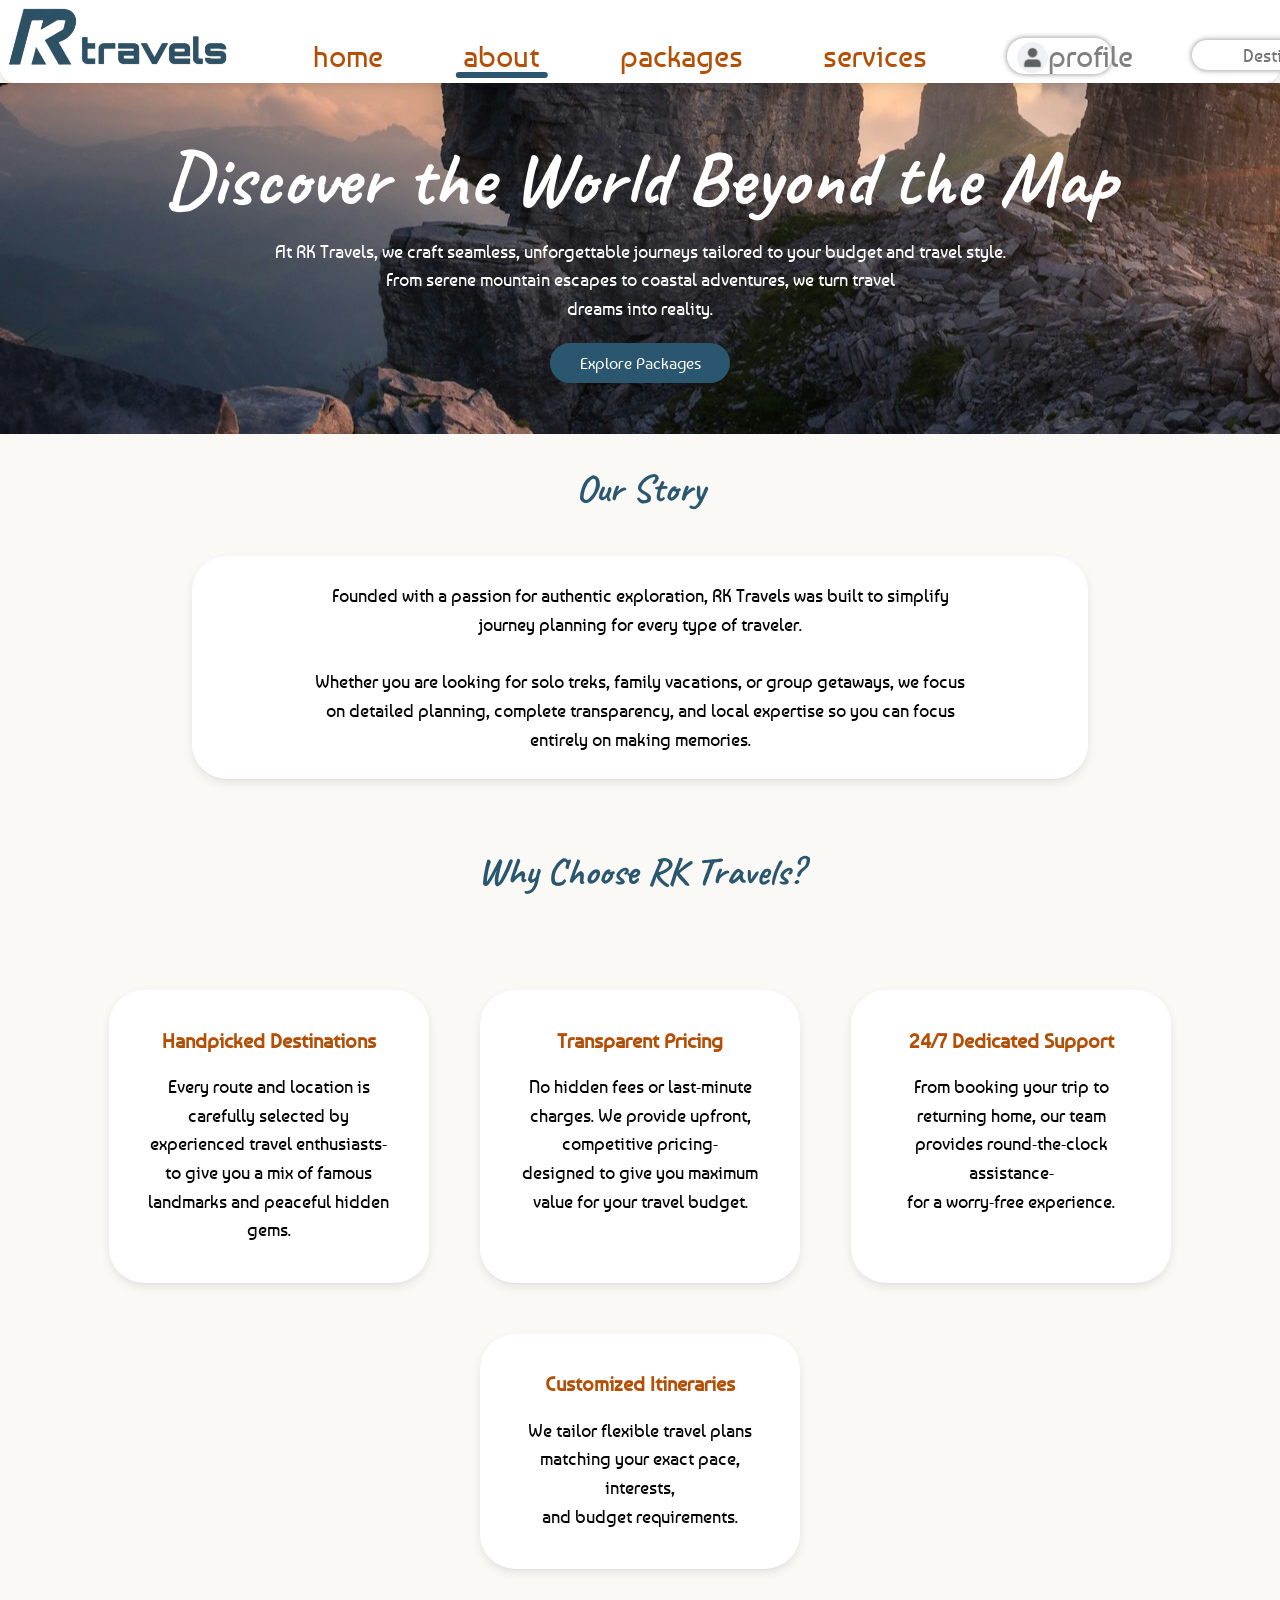
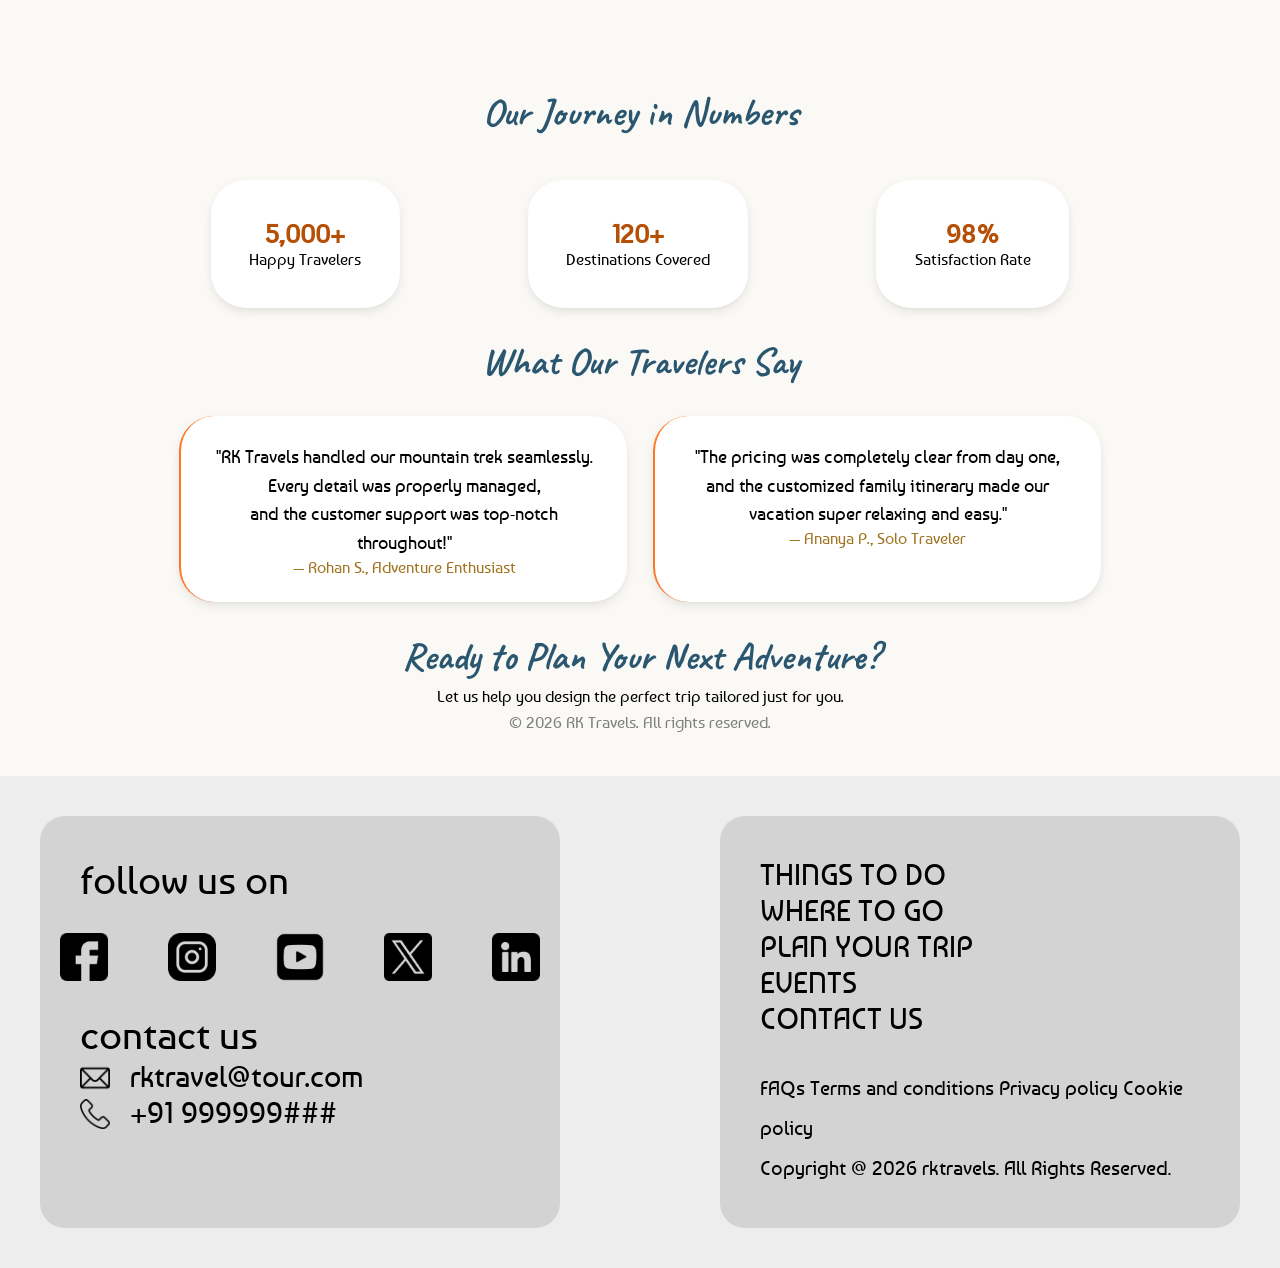
==== project1/about.html @ a26e81a1 "Add files via upload" ====
<!DOCTYPE html>
<html lang="en">
<head>
    <meta charset="UTF-8">
    <meta name="viewport" content="width=device-width, initial-scale=1.0">
    <title>VKStravels</title>
    <link rel="stylesheet" href="style.css">
    <link rel="icon" href="icons/logo.png">
</head>
<link rel="preconnect" href="https://fonts.googleapis.com">
<link rel="preconnect" href="https://fonts.gstatic.com" crossorigin>
<link href="https://fonts.googleapis.com/css2?family=Anta&family=Baumans&family=Caveat:wght@400..700&family=Lavishly+Yours&family=Londrina+Outline&family=Permanent+Marker&display=swap" rel="stylesheet">
<body>
    <div class="nav"> 
      <img src="icons/logoname.png" height="" class="logo"alt="">
    
        <div class="menu">
        
        <ul><li><a href="index.html"><span class="active" >home</span></a></li>
            <li><a href="about.html"><span class="inactive" >about</span></a></li>
            <li><a href="packages.html"><span class="active" >packages</span></a></li>
            <li><a href="services.html"><span class="active" >services</span></a></li>
            <li><a href="profile.html" class="profile">
              <img src="icons/profile.png" height="" class="profileicon"alt="">profile</a></li></ul>
         </div>
        
       <input class="search" type="search" placeholder="Destination ?">
            
    </div>
  <main>
    <section class="abanner1">
      <h1 class="ah1">Discover the World Beyond the Map</h1>
      <p class="ah52">At RK Travels, we craft seamless, unforgettable journeys tailored to your budget and travel style.</p><p class="ah52"> From serene mountain escapes to coastal adventures, we turn travel</p><p class="ah52"> dreams into reality.</p>
      <a href="packages.html" class="packagesbtn">Explore Packages</a>
    </section>
    <section>
      <h2 class="ah2">Our Story</h2>
      <p class="ah51">Founded with a passion for authentic exploration, RK Travels was built to simplify <br>journey planning for every type of traveler.<br> <br>Whether you are looking for solo treks, family vacations, or group getaways, we focus <br> on detailed planning, complete transparency, and local expertise so you can focus<br> entirely on making memories.</p>
    </section>
    <h2 class="ah53">Why Choose RK Travels?</h2>
    <section class="mspecscard">
      <article class="specscard">
        <h3 class="ah3">Handpicked Destinations</h3>
        <p class="ah5" >Every route and location is carefully selected by experienced travel enthusiasts-<br> to give you a mix of famous landmarks and peaceful hidden gems.</p>
      </article>

      <article class="specscard">
        <h3 class="ah3">Transparent Pricing</h3>
        <p class="ah5">No hidden fees or last-minute charges. We provide upfront, competitive pricing-<br> designed to give you maximum value for your travel budget.</p>
      </article>
    
      <article class="specscard">
        <h3 class="ah3" >24/7 Dedicated Support</h3>
        <p class="ah5" >From booking your trip to returning home, our team provides round-the-clock assistance-<br> for a worry-free experience.</p>
      </article>

      <article class="specscard">
        <h3 class="ah3">Customized Itineraries</h3>
        <p class="ah5" >We tailor flexible travel plans matching your exact pace, interests,<br> and budget requirements.</p>
      </article>
    </section>
    <h2 class="ah2">Our Journey in Numbers</h2>
    <section class="figures">
      
      <figure class="figurecards">
        <h3 class="ah4">5,000+</h3>
        <figcaption class="ah6">Happy Travelers</figcaption>
      </figure>

      <figure class="figurecards">
        <h3 class="ah4">120+</h3>
        <figcaption class="ah6">Destinations Covered</figcaption>
      </figure>

      <figure class="figurecards">
        <h3 class="ah4">98%</h3>
        <figcaption class="ah6">Satisfaction Rate</figcaption>
      </figure>
    </section>
 <h2 class="ah2">What Our Travelers Say</h2>
    <section class="review">
     
      <blockquote class="review1">
        <p class="ah5">"RK Travels handled our mountain trek seamlessly. Every detail was properly managed,<br> and the customer support was top-notch throughout!"</p>
        <footer class="ah7">— Rohan S., Adventure Enthusiast</footer>
      </blockquote>

      <blockquote class="review1">
        <p class="ah5">"The pricing was completely clear from day one, <br>and the customized family itinerary made our vacation super relaxing and easy."</p>
        <footer class="ah7">— Ananya P., Solo Traveler</footer>
      </blockquote>
    </section>

    <!-- Call to Action Banner -->
    <section>
      <h2 class="ah2">Ready to Plan Your Next Adventure?</h2>
      <p class="ah8">Let us help you design the perfect trip tailored just for you.</p>
    </section>

  </main>

  <!-- Footer -->
  <footer>
    <p class="ah9">&copy; 2026 RK Travels. All rights reserved.</p>
  </footer>
 <div class="footer">
    <div class="footer1">
      <p class="fuo">follow us on</p>
      <div class="socialicons">
       <img class="social"src="icons/facebook.png" alt="">
       <img class="social"src="icons/instagram.png" alt="">
       <img class="social"src="icons/youtube.png" alt="">
       <img class="social"src="icons/twitter.png" alt="">
       <img class="social"src="icons/linkedin.png" alt="">
      </div>
      <p class="fuo">contact us</p>
      <p class="fuo1"><img class="mail"src="icons/mail.png" alt="">rktravel@tour.com</p>
      <p class="fuo1"><img class="telephone"src="icons/telephone.png" alt="">+91 999999###</p>
      
    </div>
    <div class="footer2">
      <p class="fuo1">THINGS TO DO <br>
                     WHERE TO GO <br>
                     PLAN YOUR TRIP<br>
                     EVENTS<br>
                    CONTACT US</p>
       <p class="terms">
         FAQs Terms and conditions Privacy policy Cookie policy <br>
Copyright @ 2026 rktravels. All Rights Reserved.
       </p>           
    </div>
    
  </div>
  <script>
const observer = new IntersectionObserver((entries) => {
  entries.forEach(entry => {
    if (entry.isIntersecting) {
      entry.target.classList.add('active');
      observer.unobserve(entry.target); // Runs only once and stops
    }
  });
}, { threshold: 0.5 }); // 0.5 means it triggers when 50% of the element is visible

document.querySelectorAll('.reveal-element').forEach(el => observer.observe(el));
</script>
</body>
</html>
---- project1/style.css ----
*
{
    box-sizing: border-box;
    padding: 0;
    margin: 0;
    font-family: baumans;
    
}
a {
  -webkit-tap-highlight-color: transparent;
}
html, body {
            background-color: #faf9f6;
  scroll-behavior: smooth;
}            
img {
  max-width: 100%;
  height: auto;
  display: block;
}
.nav{
    position: relative;
    z-index: 10;
    display: flex;
    background-color: white; 
    justify-content: space-between;
    padding: 0%;
    box-shadow: 
  0 1px 2px -1px rgba(0, 0, 0, 0.08), 
  0 4px 12px -2px rgba(0, 0, 0, 0.12);
    border-bottom-left-radius: 15px;
    border-bottom-right-radius:15px ;
}    
a
{
    color: inherit;
    text-decoration: none;
}
ul,li{  
    margin-top:1.2rem;
    list-style-type: none;
    display: flex;
    padding-inline: 40px;
    font-size: 30px;
    color: inherit;
    color:#b54f05 ;
    -webkit-tap-highlight-color: transparent;
    outline: none;
    cursor: pointer;
    transition: all 0.3s ease;
}
li:hover{
 color: black;
}
.inactive{
  position: relative;
  display: inline-block; 
  text-decoration-thickness: 0px;
  
}

.inactive::after {
  content: '';          
  position: absolute;
  left: 50%;
  bottom: -4px;
  transform: translateX(-50%);
  height: 6px;                  
  background-color: #2a576f;
  border-radius: 999px;
  animation: expandUnderline 0.6s ease-out forwards;
}
.active::after{
  animation-name: expandUnderline;
}
@keyframes expandUnderline{
  from{width:0%;}
  to{width:120%;}
}
.logo{
  height:5vw;
  margin: 4px;
  margin-bottom: 15px;
}
.search{
    margin-right: 20px;
    margin-top: 40px;
    height: 30px;
    border-radius:15px;
    box-shadow:0px 0px 5px 1px rgba(0, 0, 0, 0.35);
    border-width: 0px;
    text-align: center;
    padding-inline: 10px;
    font-size: 18px;
}
.profile{
  display: inline-flex;
  background-color: white;
  border-radius: 20px;
  box-shadow:0px 0px 5px 1px rgba(0, 0, 0, 0.35);
  padding-inline: 10px;
  color: grey;
  margin-left: 0px;
  font-size: 10;
  
}
  .ppactive{
  animation-name: pactive;
  animation-duration: 0.6s;
  border:solid 0px #2a576f ;
  animation-fill-mode: forwards;
}
@keyframes pactive{
  from{border:solid 0px #2a576f ;}
  to{border:solid 5px #2a576f ;}
}
.profileicon{
  height: 35px;
  padding-top: 4px;
}
.h1{
    margin: 1vw;
    text-align: center;
    color: #2a576f;
    font-family:baumans ;
    line-height: 0.8;
    font-weight: 100;
}
.highlight1{
  color:#2a576f ;
  font-family:baumans ;
  animation: highlight_color 4s infinite step-end;
}
@keyframes highlight_color{
  0%{color:#2a576f;}
  50%{color:#FF7722;}
  100%{color:#2a576f;}
} 

.ad{
    border-bottom-left-radius:10vw;
    border-radius: 10vw;
    height: 70vh;
    background-image:url(ad/city.jpg) ;
    background-position:center;
    animation: ads 10s infinite step-end;
}
.adhh{ display: flex;}
.adh2{
  font-size:6vw;
  
  color: #2a576f;
  background-color:#faf9f6;
  width: fit-content;
  padding-bottom: vw;
  padding-top: vw;
  border-top-right-radius: 0%;
  border-bottom-right-radius:8vw;
  padding-right: 2vw;
  position: relative;
  margin-top: -1px;
  padding-left: 4vw;
  font-family: caveat;
  
}
.shape1{
  margin: -1px;
}
.shape2{
  margin: -1px;
}

@keyframes ads{
  0%{background-image:url(ad/city.jpg) ;
  }
  20%{background-image:url(ad/Desert.jpg) ;}
  40%{background-image:url(ad/Kashmirstreets.jpg) ;}
  60%{background-image:url(ad/Nyc.jpg) ;}
  80%{background-image:url(ad/Ukvillage.jpg) ;}
  100%{background-image:url(ad/city.jpg) ;}

}
.mcontainer1{
  background: url(nature/urban.jpg);
    background-size: cover;
    background-position: center;
    margin-bottom: 5rem;
    display: flex;
    flex-direction: column;
    background-color: rgba(0, 0, 0, 0.5);
    background-blend-mode:multiply;
}
.container
{
    display: flex;
    padding: 2.5rem;
    justify-content: space-between;
}
.card{
    display: inline-block;
    /*background-color: rgba(255, 255, 255, .15);*/
    background-color: white;
    width:25vw;
    margin-inline: 3rem;
    height: 35rem;
    padding: 0.7rem;
    border-radius: 2rem;
    box-shadow:0px 0px 9px 1px rgba(0, 0, 0, 0.35);
    backdrop-filter: blur(10px);
    cursor: pointer;
    animation: fadeInUp 1.4s cubic-bezier(0.16, 1, 0.3, 1) 0.5s forwards;
  animation-timeline: view();
   animation-range: entry 10% cover 30%;
   opacity: 0;
   transition: transform 0.35s ease, box-shadow 0.35s ease, border-color 0.35s ease;
   
}
.card:hover{
  
  background-color: #EFEBD8;
}
.card:has(.book:hover){
  background-color:white;
}
.poster{ border-radius: 1.2rem;
  width:100%;
}
.name{font-size:2.5rem;
      
      width: fit-content;
      padding-left:0.7rem;
      padding-right:0.7rem ;
      border-radius: 1rem;
      margin-top:0.7rem;
      color: #2a576f;
      
}
.dis{
  color: black;
  border-radius: 1rem;
  padding:1rem;
  margin-top:0px;
  
  margin-top: 10px;
}
.p1{
  margin-bottom: 2rem;
  text-align:center;
  font-size: 2.5rem;
  font-family: Baumans;
}
.h1{
  font-size:6rem ;
  text-align: center
  
  
}
.subheading{
  font-size: 3rem;
  color: white;
  text-align: center;
  font-family: Baumans;
  margin-top: 2vw;
}
.rated{
  padding-left:1rem;
  font-size: 2rem;
  color: black;
  display: flex;
  margin-top: 0.5rem;
}
.star{
  height: 1.7rem;
  margin-top: 0.2rem;
  
}
.bookinfo{
  display: flex;
  justify-content: space-between;
  margin-bottom: 2rem;
  margin-top: 2rem;
}
.book{
  font-size: 2rem;
  background-color: white;
  border-radius: 2rem;
  padding: 0.3rem 1.4rem;
  color: #FF7722;
  border: 2px solid #FF7722;
}
.book:hover{
  color: white;
  background-color:#FF7722;
  border: 0px solid grey;
}
.book:active{
  color: white;
  background-color:#FF7722;
  border: 0px solid grey;
}
.mcontainer2{
  background: url(ancient/arthur.jpg);
    background-size: cover;
    background-position: center;
    margin-bottom:5rem;
    display: flex;
    flex-direction: column;
    background-color: rgba(0, 0, 0, 0.5);
    background-blend-mode:multiply;
}
.mcontainer3{
  background: url(international/international.jpg);
    background-size: cover;
    background-position: center;
    margin-bottom: 5rem;
    display: flex;
    flex-direction: column;
    background-color: rgba(0, 0, 0, 0.5);
    background-blend-mode:multiply;
}
.exploremore{
  font-size:2vw;
  padding-bottom: 5px;
  padding-inline: 10px;
  border-radius: 20px;
  border: 2px solid grey;
  background-color:white;
  color: #2a576f;
  margin-left: 80vw;
}
.exploremore:hover{
  background-color:#2a576f ;
  color: white;
}
.exploremore:active{
  background-color:#2a576f ;
  color: white;
}
.footer{
  padding: 2.5rem;
  background-color:hwb(0 93% 7%);
  display:flex;
}
.footer1{ 
  background-color:#D3D3D3;
  border-radius: 25px;
  padding: 2.5rem;
  width: 45rem;
}
.footer2{ 
  background-color:#D3D3D3;
  border-radius: 25px;
  padding: 2.5rem;
  width: 45rem;
  margin-left: 10rem;
}
.socialicons{
  display: flex;
  align-content: center;
  justify-content: center;
}
.social{
  height: 3rem;
  margin: 30px;
}
.fuo{
  font-size: 40px;
  justify-self: center;
}
.fuo1{
  font-size: 30px;
  justify-self: center;
  display: flex;
}
.terms{
  justify-self: center;
  font-size: 20px;
  margin-top: 2rem;
  line-height: 2;
}
.mail{
  height: 35px;
  margin-right: 20px;
  padding-top: 5px;
}
.telephone{
  height: 35px;
  margin-right: 20px;
  padding-top: 5px;
}
.ah1{
  font-size: 6vw;
  text-align: center;
  line-height: 1.5;
  font-family:Caveat;
  color:white;
  animation: fadeInUp 0.9s cubic-bezier(0.16, 1, 0.3, 1) forwards;
}
.abanner1{
  background-image: url(ad/poster1.jpg);
  background-position: 20% 50%;
  padding: 3vw;
}
.ah2{
  font-size: 3vw;
  text-align: center;
  color:#2a576f;
  line-height: 1.5;
  font-family: caveat;
  margin-top: 2vw;
  animation: fadeInUp 0.9s cubic-bezier(0.16, 1, 0.3, 1) 0.2s forwards;
  opacity: 0;
}
.ah53{
  font-size: 3vw;
  text-align: center;
  color:#2a576f;
  line-height: 1.5;
  font-family: caveat;
  margin-top: 2vw;
}
.ah3{
  color: #b54f05;
  margin-bottom: 1.6vw;
  font-size: 1.6vw;
  text-align: center;
}
.ah4{
  text-align: center;
  color:#b54f05 ;
  font-size: 2vw;
}
.ah5{
  text-align: center;
  line-height:1.6;
  font-size: 1.4vw;
  color: black;
}
.ah52{
  text-align: center;
  line-height:1.6;
  font-size: 1.4vw;
  color: white;
  animation: fadeInUp 0.9s cubic-bezier(0.16, 1, 0.3, 1) 0.2s forwards;
  opacity: 0;
}
.ah51{
  background-color:white;
  text-align: center;
  line-height:1.6;
  font-size: 1.4vw;
  color: black;
  border-radius: 35px;
  box-shadow: 
  0 1px 2px -1px rgba(0, 0, 0, 0.08), 
  0 4px 12px -2px rgba(0, 0, 0, 0.12);
  margin-top: 3vw;
  margin-left: 15vw;
  margin-right: 15vw;
  padding-top: 2vw;
  padding-bottom: 2vw;
  margin-bottom: 5vw;
  animation: fadeInUp 0.9s cubic-bezier(0.16, 1, 0.3, 1) 0.2s forwards;
   opacity: 0;
}
.ah6{
  text-align: center;
}
.ah7{
  text-align: center;
  color:#a17421 ;
}
.ah8{
  text-align: center;
}
.ah9{
  text-align: center;
  color: grey;
  margin-bottom: 3vw;
  line-height: 2;
}
.packagesbtn{
  background-color: white;
  border-radius: 20px;
  box-shadow: 
  0 1px 2px -1px rgba(0, 0, 0, 0.08), 
  0 4px 12px -2px rgba(0, 0, 0, 0.12);
  display: block;
  width: 180px;
  margin: 0 auto;   
  text-align: center;
  margin-top: 1.6vw;
  margin-bottom: 1vw; 
  padding: 4px;
   padding-top: 10px;
   padding-bottom: 10px;
   color: white;
   background-color: #2a576f;
}
.packagesbtn:hover{
  background-color:#FF7722;
}
.packagesbtn.active{
  background-color:#FF7722;
  padding: 2px;
  padding-top: 5px;
   padding-bottom: 5px;
  border-radius: 10px;
}
 .mspecscard{
   display: flex;
   padding: 5vw;
   flex-wrap: wrap;
   justify-content: center;
 }
 .specscard{
   background-color: white;
   box-shadow: 
   0 1px 2px -1px rgba(0, 0, 0, 0.08), 
   0 4px 12px -2px rgba(0, 0, 0, 0.12);
   border-radius: 35px;
   text-align: center;
   width: 25vw;
   margin: 2vw;
   padding: 3vw;
   animation: fadeInUp 0.9s cubic-bezier(0.16, 1, 0.3, 1) 0.2s forwards;
   animation-timeline: view();
   animation-range: entry 10% cover 30%;
   animation-fill-mode: forwards;
   opacity: 0;
   transition: transform 0.35s ease, box-shadow 0.35s ease, border-color 0.35s ease;
 }
 .specscard:hover{
   transform: translateY(-12px);
      box-shadow: 0 16px 32px -8px rgba(15, 23, 42, 0.12);
      border-color: #2a576f;
 }
 .figures{
   display: flex;
   justify-content: center;
 }
 .figurecards{
   background-color:white;
   box-shadow: 
  0 1px 2px -1px rgba(0, 0, 0, 0.08), 
  0 4px 12px -2px rgba(0, 0, 0, 0.12);
   border-radius: 35px;
   margin-inline: 5vw;
   margin-top: 3vw;
   padding: 3vw;
  animation: fadeInUp 0.9s cubic-bezier(0.16, 1, 0.3, 1) 0.2s forwards;
  animation-timeline: view();
   animation-range: entry 10% cover 30%;
   animation-fill-mode: forwards;
   opacity: 0;
   transition: transform 0.35s ease, box-shadow 0.35s ease, border-color 0.35s ease;
 }
 .figurecards:hover{
   transform: translateY(-12px);
      box-shadow: 0 16px 32px -8px rgba(15, 23, 42, 0.12);
      
 }
 .review{
   display: flex;
   justify-content: center;
 }
 .review1{
   background-color: white;
   padding: 2vw;
   margin-inline: 1vw;
   width: 35vw;
   box-shadow: 
  0 1px 2px -1px rgba(0, 0, 0, 0.08), 
  0 4px 12px -2px rgba(0, 0, 0, 0.12);
   border-radius: 35px;
   border-left: 2px solid #FF7722;
   margin-top: 2vw;
   animation: fadeInUp 0.9s cubic-bezier(0.16, 1, 0.3, 1) 0.4s forwards;
   animation-timeline: view();
   animation-range: entry 10% cover 30%;
   animation-fill-mode: forwards;
   opacity: 0;
   transition: transform 0.35s ease, box-shadow 0.35s ease, border-color 0.35s ease;
 }
 .review1:hover{
  transform: translateY(-12px);
      box-shadow: 0 16px 32px -8px rgba(15, 23, 42, 0.12);
      
 }
 @keyframes fadeInUp {
      from {
        opacity: 0;
        transform: translateY(80px);
      }
      to {
        opacity: 1;
        transform: translateY(0);
      }
    }


.sh1{
  margin-top: 3vw;
  font-size: 4vw;
  font-family:Caveat;
  line-height: 1.5;
  color:#2a576f;
  text-align: center;
}
.servicecard{
  display: flex;
  box-shadow:0 1px 2px -1px rgba(0, 0, 0, 0.08), 
  
    0 4px 12px -2px rgba(0, 0, 0, 0.12);
  margin-left: 7vw;
  margin-right: 7vw;
  background-color:white;
  border-radius:35px;
  justify-content: center;
  margin-bottom: 4vw;
  animation: fadeInUp 0.9s cubic-bezier(0.16, 1, 0.3, 1) 0.2s forwards;
   animation-timeline: view();
   animation-range: entry 10% cover 30%;
   animation-fill-mode: forwards;
   opacity: 0;
   transition: transform 0.35s ease, box-shadow 0.35s ease, border-color 0.35s ease;
}
.servicecard:hover{
   transform: translateY(-12px);
      box-shadow: 0 16px 32px -8px rgba(15, 23, 42, 0.12);
      border-color: #2a576f;
}
.sdis{padding-inline: 10vw;
}
.servicsvg{
  width:30vw;
}
.sh52{
  font-size:20px;
  text-align: center;
  margin-bottom:2vw;
}
.sh3{
  margin-top: 2vw;
  font-size: 2.5vw;
  text-align: center;
  margin-bottom: 2vw;
  color: #2a576f;
}
.sh4{
  text-align:center;
  margin-bottom: 1.5vw;
  font-size:20px ;
}
.check{
  height: 1.5vw;
}
.checkline{
  display:flex;
  margin-bottom: 2vw;
  margin-inline: 4vw;
  font-size: 1.5vw;
}
.checkdis{
  margin-inline: 3vw;
}
.price{
  color:#FF7722;
  font-weight: bold;
  font-size: 1vw;
}
.planprice{
  display:flex;
  justify-content: space-between;
}
.buybtn{
  display: inline-block;
  padding: 6px;
  background-color:white;
  color:#FF7722;
  border: 2px solid grey;
  border-radius: 15px;
  margin-bottom: 1vw;
  width: 9vw;
  text-align: center;
}
.buybtn:hover{
  color:white;
  background-color:#FF7722;
  border: 2px solid #FF7722
}
.buybtn.active{
  color:white;
  background-color:#FF7722;
  border: 2px solid #FF7722
}
.pcontainer{
  display:flex;
}
.pcard{
  background-color: white;
  padding: 3vw;
  margin: 3vw;
  box-shadow: 
  0 1px 2px -1px rgba(0, 0, 0, 0.08), 
  0 4px 12px -2px rgba(0, 0, 0, 0.12);
  width: 35vw;
  border-radius: 30px;
}
.plogo{
  height:10vw;
  width: 10vw;
  border-radius:50%;
  background-color:#2a576f;
  color: white;
  padding-top: 2.3vw;
  padding-left: 3.2vw;
  font-size: 5vw;
  justify-self: center;
}
.username{
  text-align: center;
  font-size: 2vw;
}
.useremail{
  text-align: center;
  color:grey;
  text-align: center;
  margin-bottom: 2.5vw;
}
.pstatush{
  font-size: 2vw;
  border-bottom: 1px solid #FF7722;
  padding-bottom: 1vw;
}
.pstatus{
  margin-bottom: 2vw;
  font-size: 1.8vw;
}
.pstatus:hover{
  font-size: 1.8vw;
  margin-bottom: 2vw;
  border-left: 6px solid #FF7722;
  padding-inline: 5px;
  border-radius: 5px
}
.pinfo{
  background-color: white;
  padding: 3vw;
  margin-top: 3vw;
  margin-bottom: 3vw;
  box-shadow: 
  0 1px 2px -1px rgba(0, 0, 0, 0.08), 
  0 4px 12px -2px rgba(0, 0, 0, 0.12);
  border-radius:30px;
  margin-right: 3vw;
}
.pstatus1{
  font-size: 1.8vw;
  margin-bottom: 2vw;
  border-left: 6px solid #FF7722;
  padding-inline: 5px;
  border-radius: 5px
}
.form1{
  display:flex;
  flex-wrap: wrap;
  padding-inline: 3vw;
}
.pdetail{
  margin-inline-end:10vw;
  margin-top: 3vw;
  margin-left: 0vw;
}
.editbtn{
  color: white;
  padding: 5px;
  margin-top: 1.5vw;
  margin-bottom: 1.5vw;
  width: fit-content;
  border-radius: 15px;
  padding-inline: 10px;
  background-color:#2a576f;
}
.pbookings{
  background-color: white;
  padding: 3vw;
  margin-top: 3vw;
  margin-bottom: 3vw;
  box-shadow: 
  0 1px 2px -1px rgba(0, 0, 0, 0.08), 
  0 4px 12px -2px rgba(0, 0, 0, 0.12);
  border-radius:30px;
  margin-right: 3vw;
}
.upcomingbookinfo{
  display: flex;
  background-color: hwb(0 95% 5%);
  margin-top:1.5vw;
  padding: 1vw;
  border-radius: 30px;
  border-left:3px solid #FF7722;
}
.dmg{
  font-size: 1.4vw;
}
.confirmbtn{
  align-self: right;
  background-color:#e1f5fe;
  color: #0288d1;
  height: 1.5vw;
  padding-inline: 10px;
  border-radius: 10px;
  margin-left: 20vw;
  margin-top:1vw;
}
.mprefinput{
  display: flex;
}
.ptravelpref{
  background-color: white;
  padding: 3vw;
  margin-top: 3vw;
  margin-bottom: 3vw;
  box-shadow: 
  0 1px 2px -1px rgba(0, 0, 0, 0.08), 
  0 4px 12px -2px rgba(0, 0, 0, 0.12);
  border-radius:30px;
  margin-right: 3vw;
  
  
}
.prefinput{
  
  margin-top: 2vw;
  margin-bottom: vw;
  margin-inline: 3vw;
}
.inputbox{
  width:15vw;
  border:2px solid grey;
  padding: 10px;
  border-radius:15px;
  background-color:white;
}
.homebanner{
  background-image: url(ad/homebanner2.jpg);
  height:90vh;
  background-position: 100% 60%;
  margin-bottom: 3vw;
}
.socialproof{
  font-size: 2vw;
  color:white;
  display:flex;
  align-items: center;
  margin-left: 5vw;
  padding-top: 5vw;
}
.profileimage1{
  border-radius:50%;
  border:4px solid white;
  height: 3vw;
  margin-left: -1vw; 
}
.socialproof:hover{
  .profileimage1{
  margin-left: 1vw;}
}
.homeh{
  font-size: 6vw;
  color: white;
  text-align: center;
  line-height: 1.3;
  margin-top: 5vw;
}
.homehh1{
  border-radius: 4vw;
  padding-inline: 3vw;
  color: hwb(33 12% 56%);
  background-color:white;
  animation-name:homejourney;
  animation-duration:1s;
}
@keyframes homejourney{
  0%{ margin-left: 15vw;
    opacity: 0%;}
  100%{
    margin-left: 0vw;
     opacity:100%; }
}
.homehh2{
  color:#FF7722;
  background-color: rgba(255, 255, 255, 0.2);
  border-radius: 4vw;
  padding-inline: 3vw;
}
.facilities1{
  color: white;
  background-color: rgba(255, 255, 255, 0.3);
  font-size: 1.5vw;
  margin-inline: 1vw;
  padding:6px;
  padding-inline:10px;
  border-radius:20px;
  line-height:3;
}
.facility{
  display: flex;
  margin-left: 3vw;
  margin-top: 10vw;
}
.cunsulting{
  text-align: right;
  color: white;
  font-size: 1vw;
  margin-left: 20vw;
  margin-top: 3vw;
  border:4px solid rgba(255, 255, 255, 0.3);
  padding: 2vw;
  border-radius:30px;
  margin-top: 0vw;
}
.cunsultbtn{
  color:#FF7722;
  background-color:white;
  padding:6px;
  padding-inline:10px;
  border-radius:20px;
  display: inline-block;
}
.cunsultbtn:hover{
  color:white;
  background-color:#FF7722;
}
.cunsultbtn:active{
  color:white;
  background-color:#FF7722;
}
.cunsultdis{
  margin-top: 1vw;
  display: inline-block;
}
.sectionh{
  font-size:4vw ;
  text-align: center;
  font-family: caveat;
  color:#2a576f;
}
.section-subtitle{
  text-align: center;
  font-size:1.5vw;
  color:grey ;
  margin-bottom: 3vw;
}
.category-grid{
  display:flex;
  flex-wrap: wrap;
  justify-content: center;
}
.category-card{
  background-color:white;
  box-shadow: 
  0 1px 2px -1px rgba(0, 0, 0, 0.08), 
  0 4px 12px -2px rgba(0, 0, 0, 0.12);
  border-radius:30px;
  margin-inline: 3vw;
  padding: 3vw;
  width:25vw;
  margin-bottom: 4vw;
  animation: fadeInUp 0.9s cubic-bezier(0.16, 1, 0.3, 1) 0.2s forwards;
   animation-timeline: view();
   animation-range: entry 10% cover 30%;
   animation-fill-mode: forwards;
   opacity: 0;
   transition: transform 0.35s ease, box-shadow 0.35s ease, border-color 0.35s ease;
}
.category-card:hover{
   transform: translateY(-12px);
      box-shadow: 0 16px 32px -8px rgba(15, 23, 42, 0.12);
      border-color: #2a576f;
}
.category-icon{
  font-size:4vw;
  text-align: center;
}
.category-name{
  font-size: 2vw;
  text-align: center;
  color:#b54f05;
  margin-top: 2vw;
  margin-bottom: 2vw;
}
.story-card{
  background-color:white;
  box-shadow: 
  0 1px 2px -1px rgba(0, 0, 0, 0.08), 
  0 4px 12px -2px rgba(0, 0, 0, 0.12);
  border-radius:30px;
  margin-inline: 3vw;
  
  width:35vw;
  margin-bottom: 4vw;
    animation: fadeInUp 0.9s cubic-bezier(0.16, 1, 0.3, 1) 0.2s forwards;
   animation-timeline: view();
   animation-range: entry 10% cover 30%;
   animation-fill-mode: forwards;
   opacity: 0;
   transition: transform 0.35s ease, box-shadow 0.35s ease, border-color 0.35s ease;
}
.story-card:hover{
   transform: translateY(-12px);
      box-shadow: 0 16px 32px -8px rgba(15, 23, 42, 0.12);
      border-color: #2a576f;
}
.card-image-1{
  background-image: url(ad/trecks.jpg);
  height:20vw;
  background-size:cover;
  border-top-left-radius:30px; 
  border-top-right-radius:30px;
  background-position: 100% 100%;
  margin-bottom: 1.5vw;
}
.card-image-2{
  background-image: url(ad/cafe.jpg);
  height:20vw;
  background-size:cover;
  border-top-left-radius:30px; 
  border-top-right-radius:30px;
  margin-bottom: 1.5vw;
}
.card-image-3{
  background-image: url(ad/packing.jpg);
  height:20vw;
  background-size:cover;
  border-top-left-radius:30px; 
  border-top-right-radius:30px;
  margin-bottom: 1.5vw;
}
.card-content{
  padding-inline: 3vw;
  padding-bottom: 3vw;
}
.tag{
  font-size: 1.5vw;
  background-color:#e1f5fe ;
  border-radius:15px;
  padding-inline: 10px;
}
.read-more{
  font-size: 1.5vw;
  background-color:#e1f5fe ;
  border-radius:15px;
  padding-inline: 10px;
}

.utility-box{
  background-color:white;
  box-shadow: 
  0 1px 2px -1px rgba(0, 0, 0, 0.08), 
  0 4px 12px -2px rgba(0, 0, 0, 0.12);
  border-radius:30px;
  margin-inline: 3vw;
  padding-inline: 3vw;
  width:40vw;
  margin-bottom: 4vw;
  animation: fadeInUp 0.9s cubic-bezier(0.16, 1, 0.3, 1) 0.2s forwards;
   animation-timeline: view();
   animation-range: entry 10% cover 30%;
   animation-fill-mode: forwards;
   opacity: 0;
   transition: transform 0.35s ease, box-shadow 0.35s ease, border-color 0.35s ease;
}
.utility-box:hover{
   transform: translateY(-12px);
      box-shadow: 0 16px 32px -8px rgba(15, 23, 42, 0.12);
      border-color: #2a576f;
}
.climate{
  font-size: 1.5vw;
  background-color:hwb(0 91% 9%) ;
  border-radius:15px;
  padding: 4px;
  text-align: center;
  margin-bottom: 1vw;
}
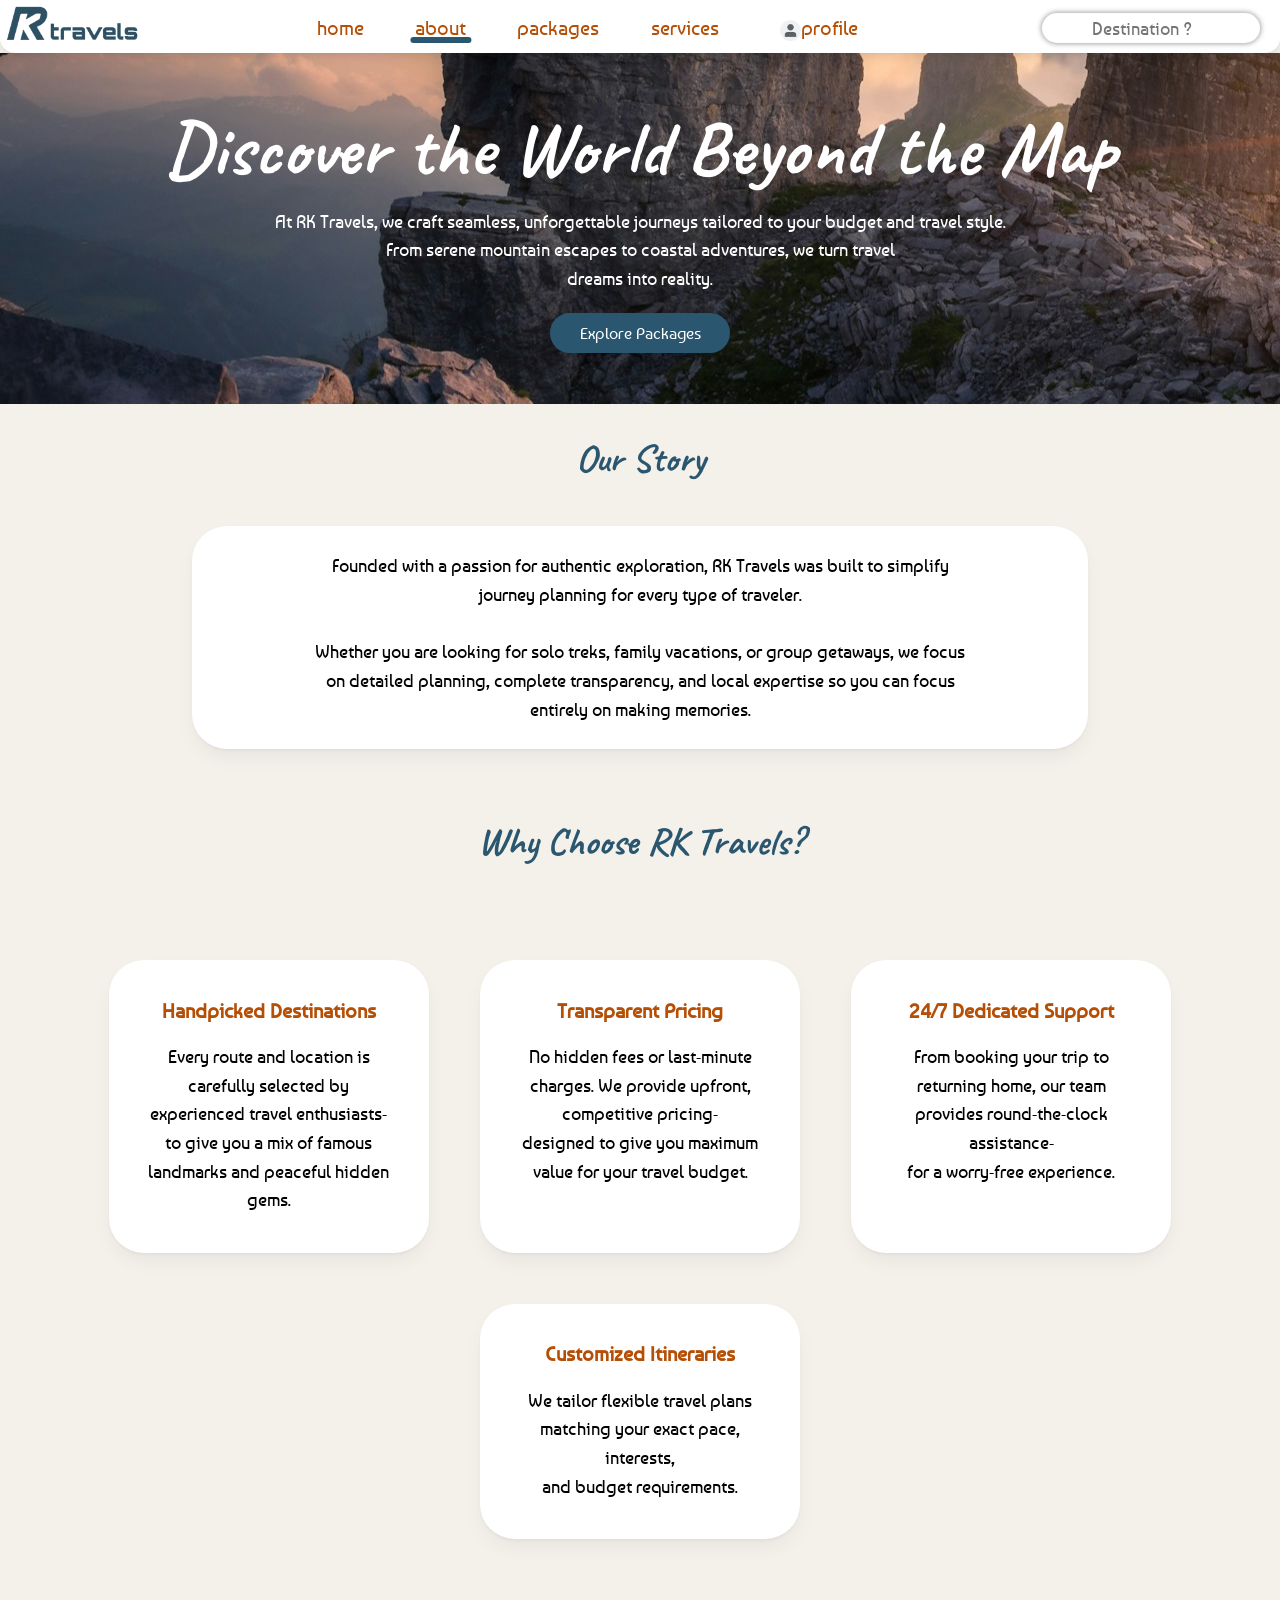
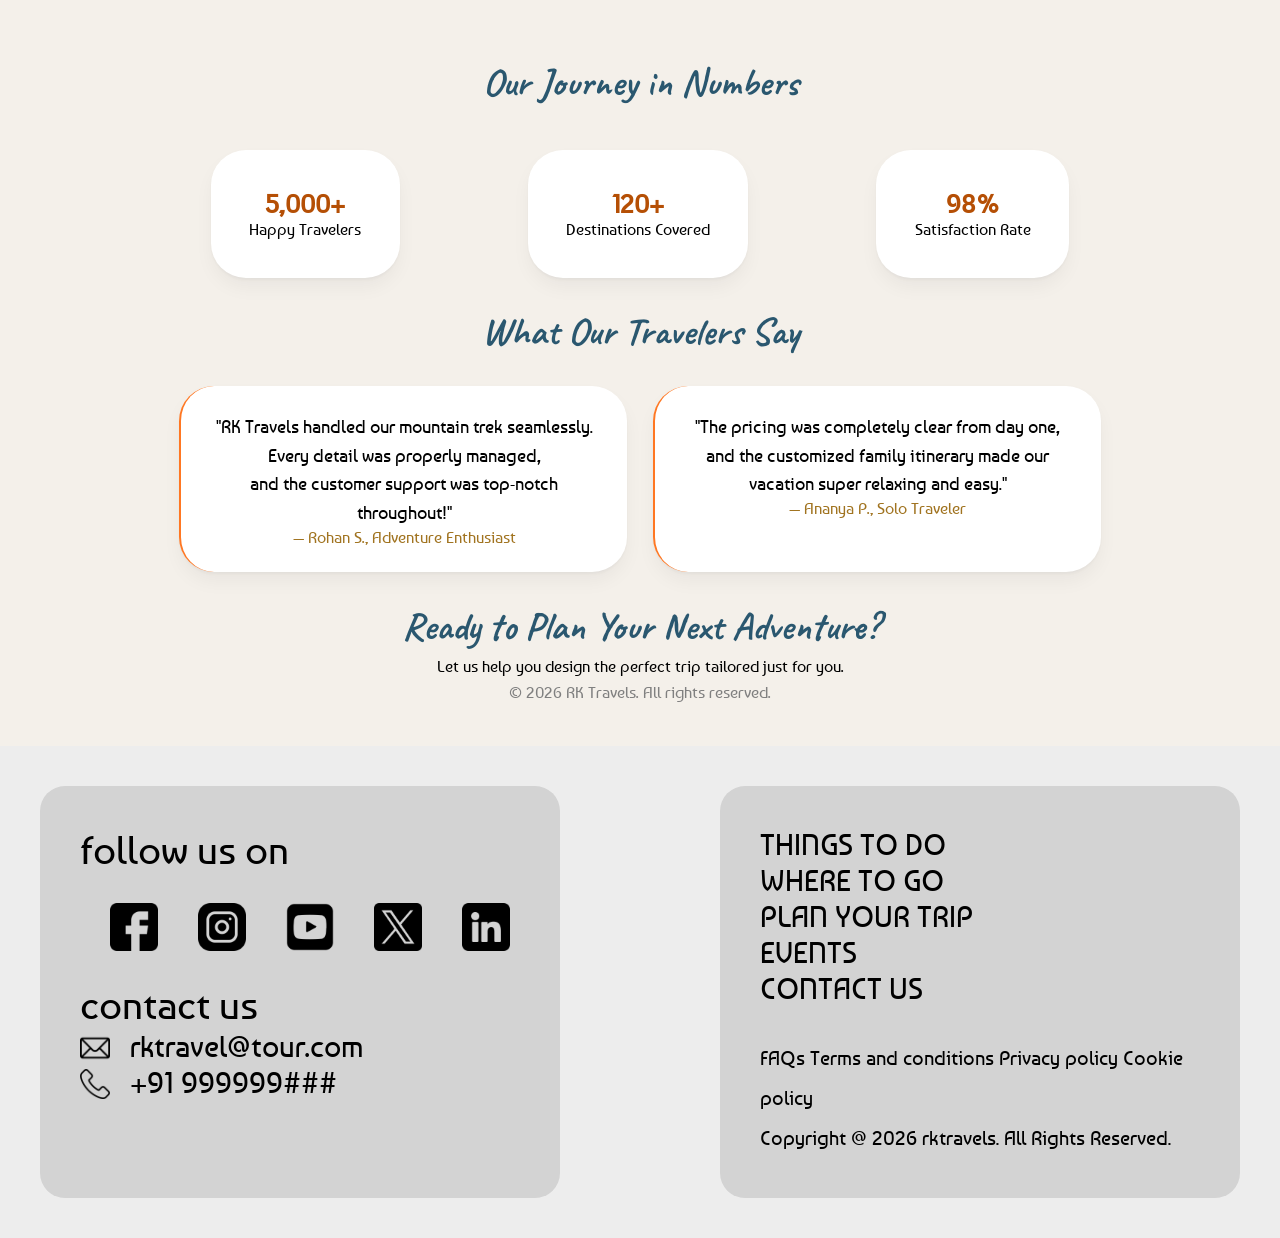
==== commit 93630e75: "Add files via upload" ====
--- a/project1/about.html
+++ b/project1/about.html
@@ -107,11 +107,11 @@
     <div class="footer1">
       <p class="fuo">follow us on</p>
       <div class="socialicons">
-       <img class="social"src="icons/facebook.png" alt="">
-       <img class="social"src="icons/instagram.png" alt="">
-       <img class="social"src="icons/youtube.png" alt="">
-       <img class="social"src="icons/twitter.png" alt="">
-       <img class="social"src="icons/linkedin.png" alt="">
+        <a href="https://www.facebook.com/"><img class="social" src="icons/facebook.png" alt=""></a>
+        <a href="https://www.instagram.com/"><img class="social" src="icons/instagram.png" alt=""></a>
+        <a href="https://www.youtube.com/"><img class="social" src="icons/youtube.png" alt=""></a>
+        <a href="https://x.com/"><img class="social" src="icons/twitter.png" alt=""></a>
+        <a href="https://in.linkedin.com/"><img class="social" src="icons/linkedin.png" alt=""></a>
       </div>
       <p class="fuo">contact us</p>
       <p class="fuo1"><img class="mail"src="icons/mail.png" alt="">rktravel@tour.com</p>
--- a/project1/style.css
+++ b/project1/style.css
@@ -6,11 +6,14 @@
     font-family: baumans;
     
 }
+body{
+  width: 100vw;
+}
 a {
   -webkit-tap-highlight-color: transparent;
 }
 html, body {
-            background-color: #faf9f6;
+            background-color: #F4F0EA;
   scroll-behavior: smooth;
 }            
 img {
@@ -30,6 +33,7 @@
   0 4px 12px -2px rgba(0, 0, 0, 0.12);
     border-bottom-left-radius: 15px;
     border-bottom-right-radius:15px ;
+    width: 100vw;
 }    
 a
 {
@@ -37,17 +41,18 @@
     text-decoration: none;
 }
 ul,li{  
-    margin-top:1.2rem;
+    margin-top: 8px;
     list-style-type: none;
     display: flex;
-    padding-inline: 40px;
-    font-size: 30px;
+    /* padding-inline: 40px; */
+    font-size: 20px;
     color: inherit;
     color:#b54f05 ;
     -webkit-tap-highlight-color: transparent;
     outline: none;
     cursor: pointer;
     transition: all 0.3s ease;
+    gap: 4vw;
 }
 li:hover{
  color: black;
@@ -78,13 +83,14 @@
   to{width:120%;}
 }
 .logo{
-  height:5vw;
+  height:3vw;
   margin: 4px;
-  margin-bottom: 15px;
+  margin-bottom: px;
 }
 .search{
     margin-right: 20px;
-    margin-top: 40px;
+    margin-top: 13px;
+    margin-bottom: 10px;
     height: 30px;
     border-radius:15px;
     box-shadow:0px 0px 5px 1px rgba(0, 0, 0, 0.35);
@@ -95,27 +101,30 @@
 }
 .profile{
   display: inline-flex;
-  background-color: white;
-  border-radius: 20px;
-  box-shadow:0px 0px 5px 1px rgba(0, 0, 0, 0.35);
+  /* background-color: white; */
+  /* border-radius: 20px; */
+  /* box-shadow:0px 0px 5px 1px rgba(0, 0, 0, 0.35); */
   padding-inline: 10px;
-  color: grey;
+  color: #b54f05;
   margin-left: 0px;
   font-size: 10;
   
 }
+ .profile:hover{
+  color: black;
+ }
   .ppactive{
   animation-name: pactive;
-  animation-duration: 0.6s;
-  border:solid 0px #2a576f ;
-  animation-fill-mode: forwards;
+   animation-duration: 0.6s;
+ 
+  animation-fill-mode: forwards; 
 }
 @keyframes pactive{
-  from{border:solid 0px #2a576f ;}
-  to{border:solid 5px #2a576f ;}
+  from{color: #b54f05;}
+  to{color: black;}
 }
 .profileicon{
-  height: 35px;
+  height: 25px;
   padding-top: 4px;
 }
 .h1{
@@ -140,7 +149,7 @@
 .ad{
     border-bottom-left-radius:10vw;
     border-radius: 10vw;
-    height: 70vh;
+    height: 100vh;
     background-image:url(ad/city.jpg) ;
     background-position:center;
     animation: ads 10s infinite step-end;
@@ -150,7 +159,7 @@
   font-size:6vw;
   
   color: #2a576f;
-  background-color:#faf9f6;
+  background-color:#F4F0EA;
   width: fit-content;
   padding-bottom: vw;
   padding-top: vw;
@@ -205,7 +214,9 @@
     height: 35rem;
     padding: 0.7rem;
     border-radius: 2rem;
-    box-shadow:0px 0px 9px 1px rgba(0, 0, 0, 0.35);
+    box-shadow:
+    0 2px 4px -1px rgba(15, 23, 42, 0.06),
+    0 10px 20px -2px rgba(15, 23, 42, 0.05);
     backdrop-filter: blur(10px);
     cursor: pointer;
     animation: fadeInUp 1.4s cubic-bezier(0.16, 1, 0.3, 1) 0.5s forwards;
@@ -264,13 +275,13 @@
 }
 .rated{
   padding-left:1rem;
-  font-size: 2rem;
+  font-size: 20px;
   color: black;
   display: flex;
   margin-top: 0.5rem;
 }
 .star{
-  height: 1.7rem;
+  height: 1rem;
   margin-top: 0.2rem;
   
 }
@@ -281,7 +292,7 @@
   margin-top: 2rem;
 }
 .book{
-  font-size: 2rem;
+  font-size: 25px;
   background-color: white;
   border-radius: 2rem;
   padding: 0.3rem 1.4rem;
@@ -451,9 +462,9 @@
   font-size: 1.4vw;
   color: black;
   border-radius: 35px;
-  box-shadow: 
-  0 1px 2px -1px rgba(0, 0, 0, 0.08), 
-  0 4px 12px -2px rgba(0, 0, 0, 0.12);
+  box-shadow:
+    0 2px 4px -1px rgba(15, 23, 42, 0.06),
+    0 10px 20px -2px rgba(15, 23, 42, 0.05);
   margin-top: 3vw;
   margin-left: 15vw;
   margin-right: 15vw;
@@ -482,9 +493,9 @@
 .packagesbtn{
   background-color: white;
   border-radius: 20px;
-  box-shadow: 
-  0 1px 2px -1px rgba(0, 0, 0, 0.08), 
-  0 4px 12px -2px rgba(0, 0, 0, 0.12);
+  box-shadow:
+    0 2px 4px -1px rgba(15, 23, 42, 0.06),
+    0 10px 20px -2px rgba(15, 23, 42, 0.05);
   display: block;
   width: 180px;
   margin: 0 auto;   
@@ -515,9 +526,9 @@
  }
  .specscard{
    background-color: white;
-   box-shadow: 
-   0 1px 2px -1px rgba(0, 0, 0, 0.08), 
-   0 4px 12px -2px rgba(0, 0, 0, 0.12);
+   box-shadow:
+    0 2px 4px -1px rgba(15, 23, 42, 0.06),
+    0 10px 20px -2px rgba(15, 23, 42, 0.05);
    border-radius: 35px;
    text-align: center;
    width: 25vw;
@@ -532,7 +543,7 @@
  }
  .specscard:hover{
    transform: translateY(-12px);
-      box-shadow: 0 16px 32px -8px rgba(15, 23, 42, 0.12);
+      box-shadow: 0 16px 32px -8px rgba(15, 23, 42, 0.3);
       border-color: #2a576f;
  }
  .figures{
@@ -541,9 +552,9 @@
  }
  .figurecards{
    background-color:white;
-   box-shadow: 
-  0 1px 2px -1px rgba(0, 0, 0, 0.08), 
-  0 4px 12px -2px rgba(0, 0, 0, 0.12);
+   box-shadow:
+    0 2px 4px -1px rgba(15, 23, 42, 0.06),
+    0 10px 20px -2px rgba(15, 23, 42, 0.05);
    border-radius: 35px;
    margin-inline: 5vw;
    margin-top: 3vw;
@@ -557,7 +568,7 @@
  }
  .figurecards:hover{
    transform: translateY(-12px);
-      box-shadow: 0 16px 32px -8px rgba(15, 23, 42, 0.12);
+      box-shadow: 0 16px 32px -8px rgba(15, 23, 42, 0.3);
       
  }
  .review{
@@ -569,9 +580,9 @@
    padding: 2vw;
    margin-inline: 1vw;
    width: 35vw;
-   box-shadow: 
-  0 1px 2px -1px rgba(0, 0, 0, 0.08), 
-  0 4px 12px -2px rgba(0, 0, 0, 0.12);
+   box-shadow:
+    0 2px 4px -1px rgba(15, 23, 42, 0.06),
+    0 10px 20px -2px rgba(15, 23, 42, 0.05);
    border-radius: 35px;
    border-left: 2px solid #FF7722;
    margin-top: 2vw;
@@ -584,7 +595,7 @@
  }
  .review1:hover{
   transform: translateY(-12px);
-      box-shadow: 0 16px 32px -8px rgba(15, 23, 42, 0.12);
+      box-shadow: 0 16px 32px -8px rgba(15, 23, 42, 0.3);
       
  }
  @keyframes fadeInUp {
@@ -627,7 +638,7 @@
 }
 .servicecard:hover{
    transform: translateY(-12px);
-      box-shadow: 0 16px 32px -8px rgba(15, 23, 42, 0.12);
+      box-shadow: 0 16px 32px -8px rgba(15, 23, 42, 0.3);
       border-color: #2a576f;
 }
 .sdis{padding-inline: 10vw;
@@ -701,9 +712,9 @@
   background-color: white;
   padding: 3vw;
   margin: 3vw;
-  box-shadow: 
-  0 1px 2px -1px rgba(0, 0, 0, 0.08), 
-  0 4px 12px -2px rgba(0, 0, 0, 0.12);
+  box-shadow:
+    0 2px 4px -1px rgba(15, 23, 42, 0.06),
+    0 10px 20px -2px rgba(15, 23, 42, 0.05);
   width: 35vw;
   border-radius: 30px;
 }
@@ -749,9 +760,9 @@
   padding: 3vw;
   margin-top: 3vw;
   margin-bottom: 3vw;
-  box-shadow: 
-  0 1px 2px -1px rgba(0, 0, 0, 0.08), 
-  0 4px 12px -2px rgba(0, 0, 0, 0.12);
+  box-shadow:
+    0 2px 4px -1px rgba(15, 23, 42, 0.06),
+    0 10px 20px -2px rgba(15, 23, 42, 0.05);
   border-radius:30px;
   margin-right: 3vw;
 }
@@ -787,9 +798,9 @@
   padding: 3vw;
   margin-top: 3vw;
   margin-bottom: 3vw;
-  box-shadow: 
-  0 1px 2px -1px rgba(0, 0, 0, 0.08), 
-  0 4px 12px -2px rgba(0, 0, 0, 0.12);
+  box-shadow:
+    0 2px 4px -1px rgba(15, 23, 42, 0.06),
+    0 10px 20px -2px rgba(15, 23, 42, 0.05);
   border-radius:30px;
   margin-right: 3vw;
 }
@@ -822,9 +833,9 @@
   padding: 3vw;
   margin-top: 3vw;
   margin-bottom: 3vw;
-  box-shadow: 
-  0 1px 2px -1px rgba(0, 0, 0, 0.08), 
-  0 4px 12px -2px rgba(0, 0, 0, 0.12);
+  box-shadow:
+    0 2px 4px -1px rgba(15, 23, 42, 0.06),
+    0 10px 20px -2px rgba(15, 23, 42, 0.05);
   border-radius:30px;
   margin-right: 3vw;
   
@@ -845,7 +856,7 @@
 }
 .homebanner{
   background-image: url(ad/homebanner2.jpg);
-  height:90vh;
+  
   background-position: 100% 60%;
   margin-bottom: 3vw;
 }
@@ -904,22 +915,26 @@
   padding-inline:10px;
   border-radius:20px;
   line-height:3;
+  
 }
 .facility{
   display: flex;
   margin-left: 3vw;
   margin-top: 10vw;
+
 }
 .cunsulting{
   text-align: right;
   color: white;
   font-size: 1vw;
-  margin-left: 20vw;
+  right: 5vw;
   margin-top: 3vw;
   border:4px solid rgba(255, 255, 255, 0.3);
   padding: 2vw;
   border-radius:30px;
   margin-top: 0vw;
+  margin-left: 15vw;
+  margin-bottom: 5vw;
 }
 .cunsultbtn{
   color:#FF7722;
@@ -960,9 +975,9 @@
 }
 .category-card{
   background-color:white;
-  box-shadow: 
-  0 1px 2px -1px rgba(0, 0, 0, 0.08), 
-  0 4px 12px -2px rgba(0, 0, 0, 0.12);
+  box-shadow:
+    0 2px 4px -1px rgba(15, 23, 42, 0.06),
+    0 10px 20px -2px rgba(15, 23, 42, 0.05);
   border-radius:30px;
   margin-inline: 3vw;
   padding: 3vw;
@@ -977,7 +992,7 @@
 }
 .category-card:hover{
    transform: translateY(-12px);
-      box-shadow: 0 16px 32px -8px rgba(15, 23, 42, 0.12);
+      box-shadow: 0 16px 32px -8px rgba(15, 23, 42, 0.3);
       border-color: #2a576f;
 }
 .category-icon{
@@ -993,9 +1008,9 @@
 }
 .story-card{
   background-color:white;
-  box-shadow: 
-  0 1px 2px -1px rgba(0, 0, 0, 0.08), 
-  0 4px 12px -2px rgba(0, 0, 0, 0.12);
+   box-shadow:
+    0 2px 4px -1px rgba(15, 23, 42, 0.06),
+    0 10px 20px -2px rgba(15, 23, 42, 0.05);
   border-radius:30px;
   margin-inline: 3vw;
   
@@ -1010,7 +1025,7 @@
 }
 .story-card:hover{
    transform: translateY(-12px);
-      box-shadow: 0 16px 32px -8px rgba(15, 23, 42, 0.12);
+      box-shadow: 0 16px 32px -8px rgba(15, 23, 42, 0.3);
       border-color: #2a576f;
 }
 .card-image-1{
@@ -1057,9 +1072,9 @@
 
 .utility-box{
   background-color:white;
-  box-shadow: 
-  0 1px 2px -1px rgba(0, 0, 0, 0.08), 
-  0 4px 12px -2px rgba(0, 0, 0, 0.12);
+   box-shadow:
+    0 2px 4px -1px rgba(15, 23, 42, 0.06),
+    0 10px 20px -2px rgba(15, 23, 42, 0.05);
   border-radius:30px;
   margin-inline: 3vw;
   padding-inline: 3vw;
@@ -1074,12 +1089,12 @@
 }
 .utility-box:hover{
    transform: translateY(-12px);
-      box-shadow: 0 16px 32px -8px rgba(15, 23, 42, 0.12);
+       box-shadow: 0 16px 32px -8px rgba(15, 23, 42, 0.3);
       border-color: #2a576f;
 }
 .climate{
   font-size: 1.5vw;
-  background-color:hwb(0 91% 9%) ;
+  background-color:#F4F0EA ;
   border-radius:15px;
   padding: 4px;
   text-align: center;
